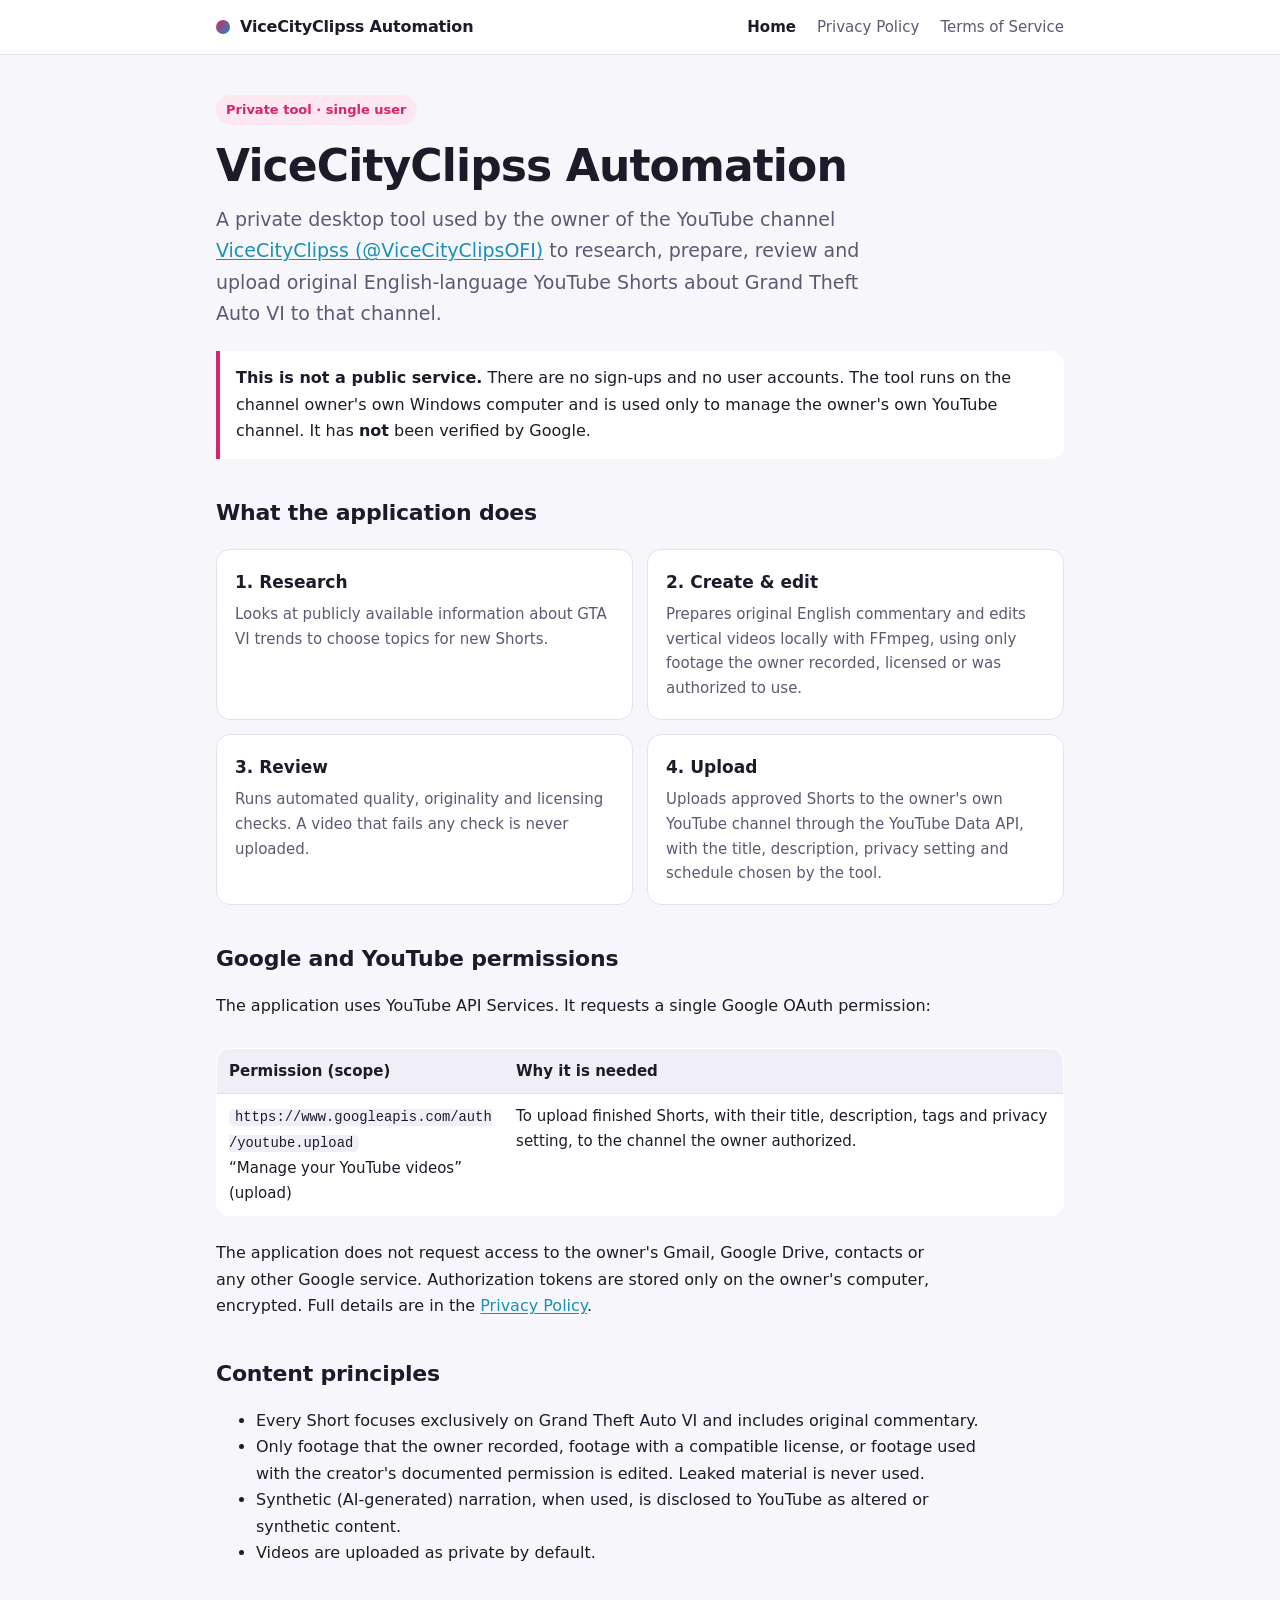
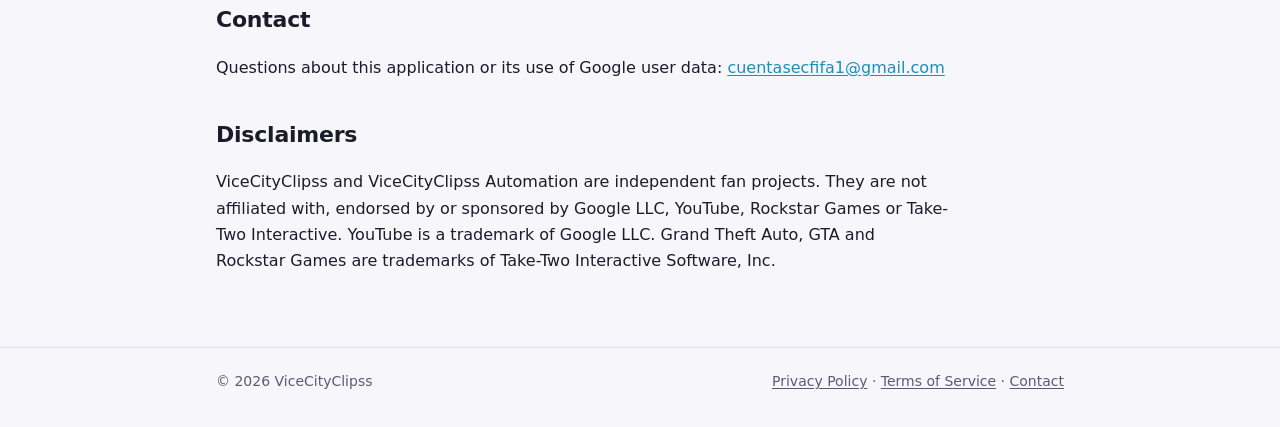
==== index.html @ 1da2e7b2 "Add files via upload" ====
<!doctype html>
<html lang="en">
<head>
  <meta charset="utf-8">
  <meta name="viewport" content="width=device-width, initial-scale=1">
  <title>ViceCityClipss Automation</title>
  <meta name="description" content="ViceCityClipss Automation is a private tool used by the owner of the ViceCityClipss YouTube channel to prepare and upload original GTA VI Shorts to that channel.">
  <link rel="stylesheet" href="styles.css">
</head>
<body>
  <header class="site">
    <div class="wrap">
      <a class="brand" href="index.html"><span class="dot" aria-hidden="true"></span>ViceCityClipss Automation</a>
      <nav aria-label="Main">
        <a href="index.html" aria-current="page">Home</a>
        <a href="privacy.html">Privacy Policy</a>
        <a href="terms.html">Terms of Service</a>
      </nav>
    </div>
  </header>

  <main>
    <div class="wrap">
      <section class="hero">
        <span class="badge">Private tool · single user</span>
        <h1>ViceCityClipss Automation</h1>
        <p class="lead">
          A private desktop tool used by the owner of the YouTube channel
          <a href="https://www.youtube.com/@ViceCityClipsOFI">ViceCityClipss (@ViceCityClipsOFI)</a>
          to research, prepare, review and upload original English-language YouTube Shorts about
          Grand Theft Auto VI to that channel.
        </p>
      </section>

      <div class="notice">
        <strong>This is not a public service.</strong> There are no sign-ups and no user accounts.
        The tool runs on the channel owner's own Windows computer and is used only to manage the
        owner's own YouTube channel. It has <strong>not</strong> been verified by Google.
      </div>

      <h2>What the application does</h2>
      <div class="grid">
        <div class="card">
          <h3>1. Research</h3>
          <p>Looks at publicly available information about GTA VI trends to choose topics for new Shorts.</p>
        </div>
        <div class="card">
          <h3>2. Create &amp; edit</h3>
          <p>Prepares original English commentary and edits vertical videos locally with FFmpeg, using only footage the owner recorded, licensed or was authorized to use.</p>
        </div>
        <div class="card">
          <h3>3. Review</h3>
          <p>Runs automated quality, originality and licensing checks. A video that fails any check is never uploaded.</p>
        </div>
        <div class="card">
          <h3>4. Upload</h3>
          <p>Uploads approved Shorts to the owner's own YouTube channel through the YouTube Data API, with the title, description, privacy setting and schedule chosen by the tool.</p>
        </div>
      </div>

      <h2>Google and YouTube permissions</h2>
      <p>
        The application uses YouTube API Services. It requests a single Google OAuth permission:
      </p>
      <div class="table-scroll">
        <table>
          <tr><th>Permission (scope)</th><th>Why it is needed</th></tr>
          <tr>
            <td><code>https://www.googleapis.com/auth/youtube.upload</code><br>“Manage your YouTube videos” (upload)</td>
            <td>To upload finished Shorts, with their title, description, tags and privacy setting, to the channel the owner authorized.</td>
          </tr>
        </table>
      </div>
      <p>
        The application does not request access to the owner's Gmail, Google Drive, contacts or any other
        Google service. Authorization tokens are stored only on the owner's computer, encrypted.
        Full details are in the <a href="privacy.html">Privacy Policy</a>.
      </p>

      <h2>Content principles</h2>
      <ul>
        <li>Every Short focuses exclusively on Grand Theft Auto VI and includes original commentary.</li>
        <li>Only footage that the owner recorded, footage with a compatible license, or footage used with the creator's documented permission is edited. Leaked material is never used.</li>
        <li>Synthetic (AI-generated) narration, when used, is disclosed to YouTube as altered or synthetic content.</li>
        <li>Videos are uploaded as private by default.</li>
      </ul>

      <h2>Contact</h2>
      <p>
        Questions about this application or its use of Google user data:
        <a href="mailto:cuentasecfifa1@gmail.com">cuentasecfifa1@gmail.com</a>
      </p>

      <h2>Disclaimers</h2>
      <p>
        ViceCityClipss and ViceCityClipss Automation are independent fan projects. They are not affiliated
        with, endorsed by or sponsored by Google LLC, YouTube, Rockstar Games or Take-Two Interactive.
        YouTube is a trademark of Google LLC. Grand Theft Auto, GTA and Rockstar Games are trademarks of
        Take-Two Interactive Software, Inc.
      </p>
    </div>
  </main>

  <footer class="site">
    <div class="wrap">
      <span>© 2026 ViceCityClipss</span>
      <span><a href="privacy.html">Privacy Policy</a> · <a href="terms.html">Terms of Service</a> · <a href="mailto:cuentasecfifa1@gmail.com">Contact</a></span>
    </div>
  </footer>
</body>
</html>
---- styles.css ----
:root {
  --bg: #f7f7fb;
  --surface: #ffffff;
  --text: #1c1b29;
  --muted: #5c5a73;
  --border: #e3e1ef;
  --accent: #d6246e;
  --accent-2: #1a8fb8;
  --accent-soft: #fde7f0;
  --code-bg: #f0eff7;
  --radius: 14px;
  --maxw: 880px;
}

@media (prefers-color-scheme: dark) {
  :root {
    --bg: #0f0e17;
    --surface: #18172a;
    --text: #ecebf5;
    --muted: #a7a5c0;
    --border: #2b2944;
    --accent: #ff5fa2;
    --accent-2: #4cc3ea;
    --accent-soft: #2a1730;
    --code-bg: #221f38;
  }
}

* { box-sizing: border-box; }

html { -webkit-text-size-adjust: 100%; }

body {
  margin: 0;
  background: var(--bg);
  color: var(--text);
  font: 16px/1.65 system-ui, -apple-system, "Segoe UI", Roboto, "Helvetica Neue", Arial, sans-serif;
}

a { color: var(--accent-2); text-underline-offset: 2px; }
a:hover { color: var(--accent); }

.wrap { max-width: var(--maxw); margin: 0 auto; padding: 0 16px; }

header.site {
  border-bottom: 1px solid var(--border);
  background: var(--surface);
}
header.site .wrap {
  display: flex;
  align-items: center;
  justify-content: space-between;
  gap: 12px;
  flex-wrap: wrap;
  padding-top: 14px;
  padding-bottom: 14px;
}
.brand {
  font-weight: 750;
  letter-spacing: -0.01em;
  color: var(--text);
  text-decoration: none;
  display: inline-flex;
  align-items: center;
  gap: 10px;
}
.brand .dot {
  width: 14px;
  height: 14px;
  border-radius: 50%;
  background: linear-gradient(135deg, var(--accent), var(--accent-2));
  flex: none;
}
nav a {
  color: var(--muted);
  text-decoration: none;
  margin-left: 16px;
  font-size: 15px;
}
nav a:first-child { margin-left: 0; }
nav a[aria-current="page"] { color: var(--text); font-weight: 600; }
nav a:hover { color: var(--accent); }

main { padding: 40px 0 56px; }

.hero h1 {
  font-size: clamp(30px, 6vw, 44px);
  line-height: 1.12;
  letter-spacing: -0.02em;
  margin: 0 0 14px;
}
.hero p.lead { font-size: 19px; color: var(--muted); margin: 0 0 22px; max-width: 680px; }

.badge {
  display: inline-block;
  font-size: 13px;
  font-weight: 600;
  padding: 4px 10px;
  border-radius: 999px;
  background: var(--accent-soft);
  color: var(--accent);
  margin-bottom: 16px;
}

h1 { font-size: 34px; line-height: 1.2; letter-spacing: -0.02em; margin: 0 0 8px; }
h2 { font-size: 22px; margin: 36px 0 10px; letter-spacing: -0.01em; }
h3 { font-size: 17px; margin: 22px 0 6px; }
p, li { max-width: 72ch; }
.meta { color: var(--muted); font-size: 14px; margin: 0 0 24px; }

.grid {
  display: grid;
  grid-template-columns: repeat(2, minmax(0, 1fr));
  gap: 14px;
  margin: 18px 0;
}
.card {
  background: var(--surface);
  border: 1px solid var(--border);
  border-radius: var(--radius);
  padding: 18px;
}
.card h3 { margin-top: 0; }
.card p { margin: 0; color: var(--muted); font-size: 15px; }

.notice {
  border-left: 4px solid var(--accent);
  background: var(--surface);
  border-radius: 0 var(--radius) var(--radius) 0;
  padding: 14px 16px;
  margin: 20px 0;
}

table {
  width: 100%;
  border-collapse: collapse;
  background: var(--surface);
  border: 1px solid var(--border);
  border-radius: var(--radius);
  overflow: hidden;
  font-size: 15px;
  margin: 12px 0 8px;
}
th, td { text-align: left; vertical-align: top; padding: 10px 12px; border-bottom: 1px solid var(--border); }
tr:last-child td { border-bottom: 0; }
th { font-weight: 650; background: var(--code-bg); }
.table-scroll { overflow-x: auto; }

code {
  font-family: ui-monospace, "Cascadia Code", Consolas, monospace;
  font-size: 0.92em;
  background: var(--code-bg);
  padding: 1px 6px;
  border-radius: 6px;
  word-break: break-word;
}

footer.site {
  border-top: 1px solid var(--border);
  color: var(--muted);
  font-size: 14px;
  padding: 22px 0 36px;
}
footer.site .wrap { display: flex; flex-wrap: wrap; gap: 8px 20px; justify-content: space-between; }
footer.site a { color: var(--muted); }

@media (max-width: 620px) {
  .grid { grid-template-columns: 1fr; }
}

@media (max-width: 520px) {
  nav a { margin-left: 12px; font-size: 14px; }
  main { padding-top: 28px; }
}
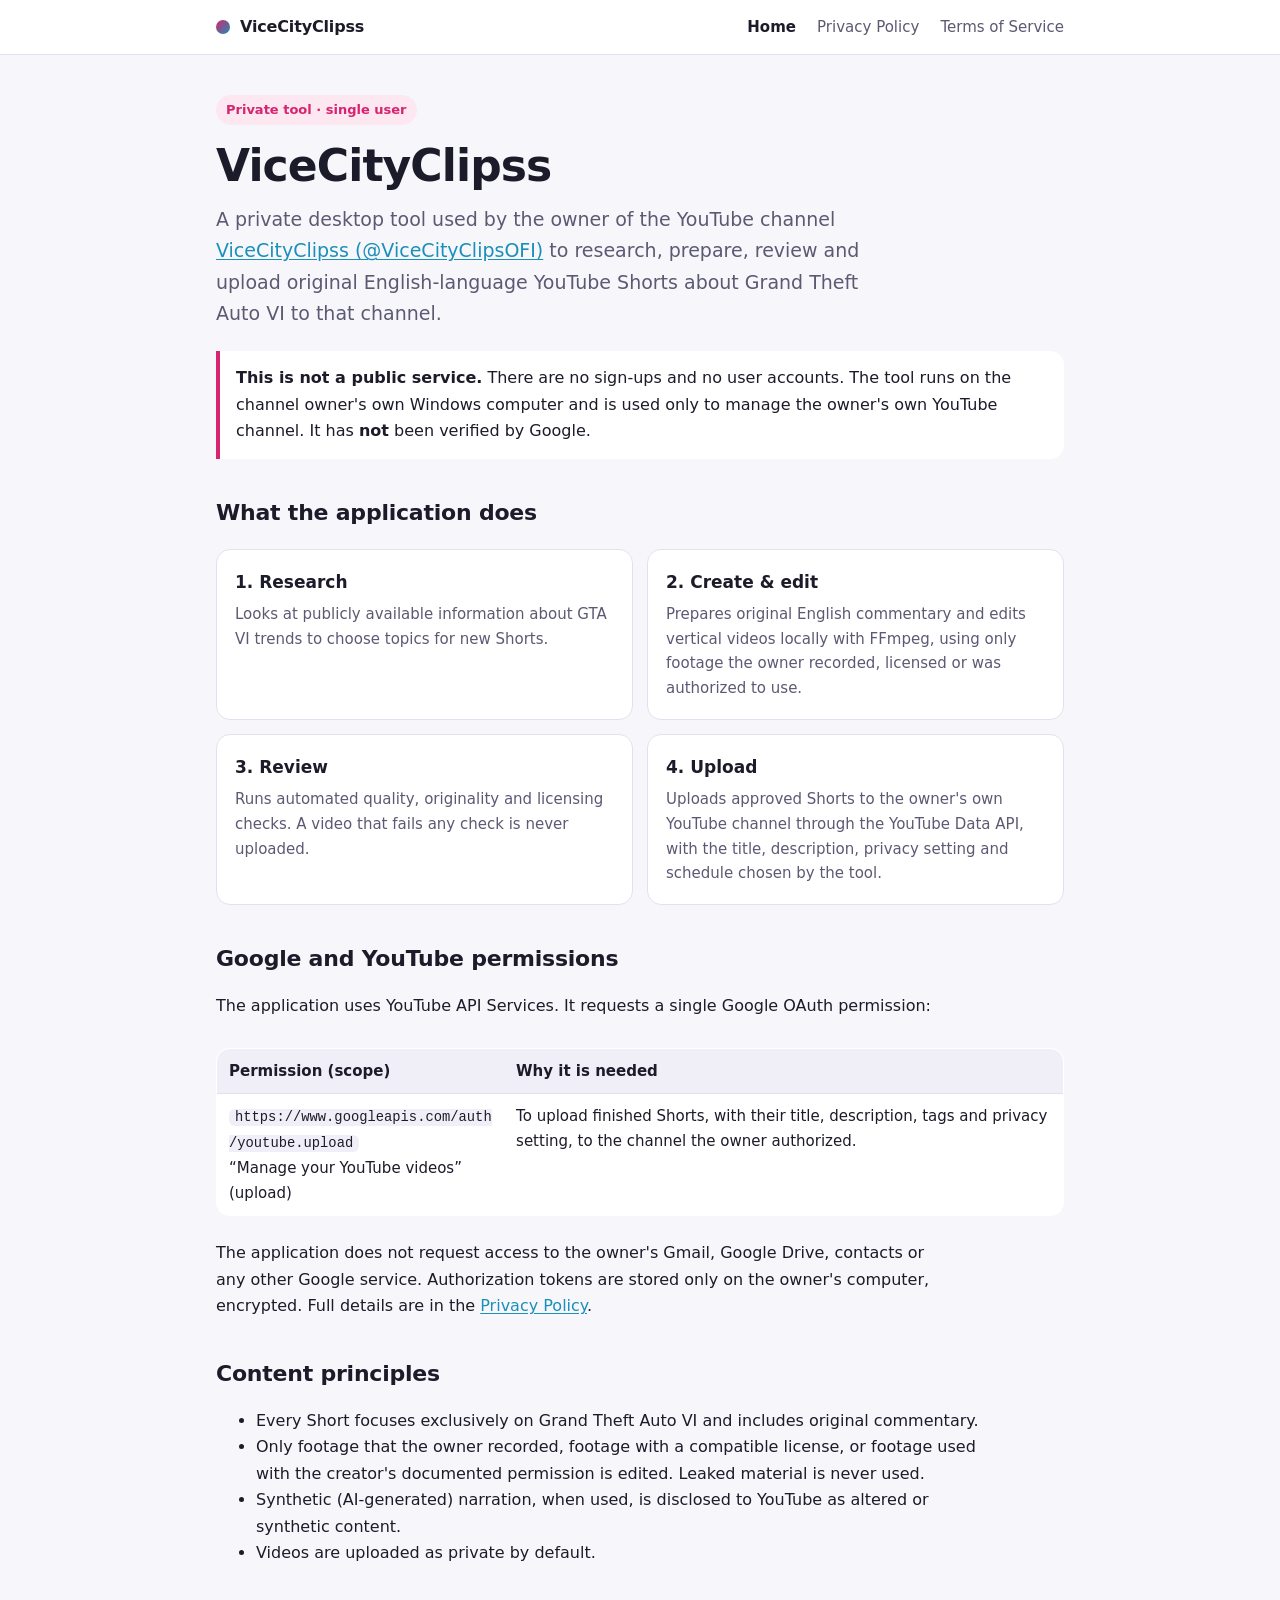
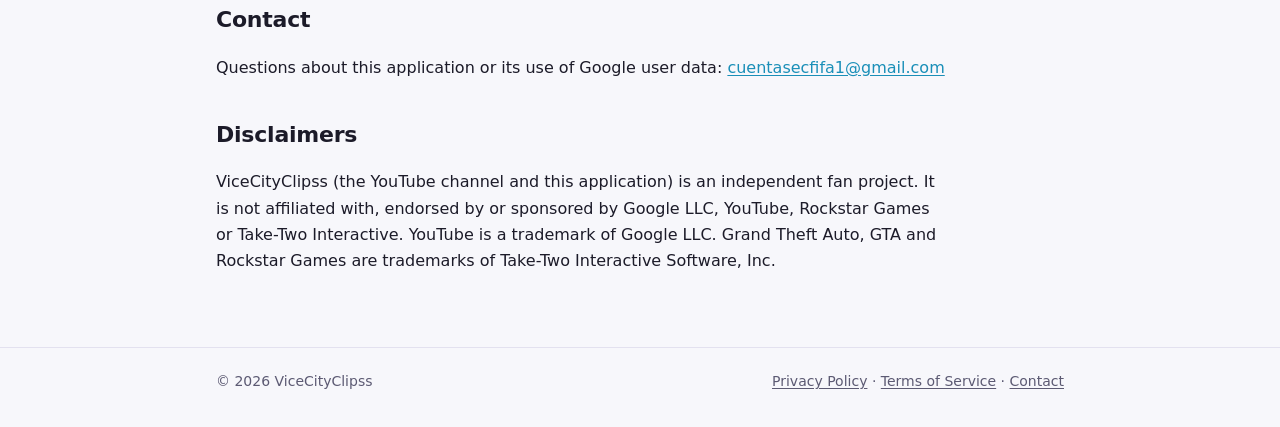
==== commit 46a53cb9: "Add files via upload" ====
--- a/index.html
+++ b/index.html
@@ -3,14 +3,14 @@
 <head>
   <meta charset="utf-8">
   <meta name="viewport" content="width=device-width, initial-scale=1">
-  <title>ViceCityClipss Automation</title>
-  <meta name="description" content="ViceCityClipss Automation is a private tool used by the owner of the ViceCityClipss YouTube channel to prepare and upload original GTA VI Shorts to that channel.">
+  <title>ViceCityClipss</title>
+  <meta name="description" content="ViceCityClipss is a private tool used by the owner of the ViceCityClipss YouTube channel to prepare and upload original GTA VI Shorts to that channel.">
   <link rel="stylesheet" href="styles.css">
 </head>
 <body>
   <header class="site">
     <div class="wrap">
-      <a class="brand" href="index.html"><span class="dot" aria-hidden="true"></span>ViceCityClipss Automation</a>
+      <a class="brand" href="index.html"><span class="dot" aria-hidden="true"></span>ViceCityClipss</a>
       <nav aria-label="Main">
         <a href="index.html" aria-current="page">Home</a>
         <a href="privacy.html">Privacy Policy</a>
@@ -23,7 +23,7 @@
     <div class="wrap">
       <section class="hero">
         <span class="badge">Private tool · single user</span>
-        <h1>ViceCityClipss Automation</h1>
+        <h1>ViceCityClipss</h1>
         <p class="lead">
           A private desktop tool used by the owner of the YouTube channel
           <a href="https://www.youtube.com/@ViceCityClipsOFI">ViceCityClipss (@ViceCityClipsOFI)</a>
@@ -93,7 +93,7 @@
 
       <h2>Disclaimers</h2>
       <p>
-        ViceCityClipss and ViceCityClipss Automation are independent fan projects. They are not affiliated
+        ViceCityClipss (the YouTube channel and this application) is an independent fan project. It is not affiliated
         with, endorsed by or sponsored by Google LLC, YouTube, Rockstar Games or Take-Two Interactive.
         YouTube is a trademark of Google LLC. Grand Theft Auto, GTA and Rockstar Games are trademarks of
         Take-Two Interactive Software, Inc.
